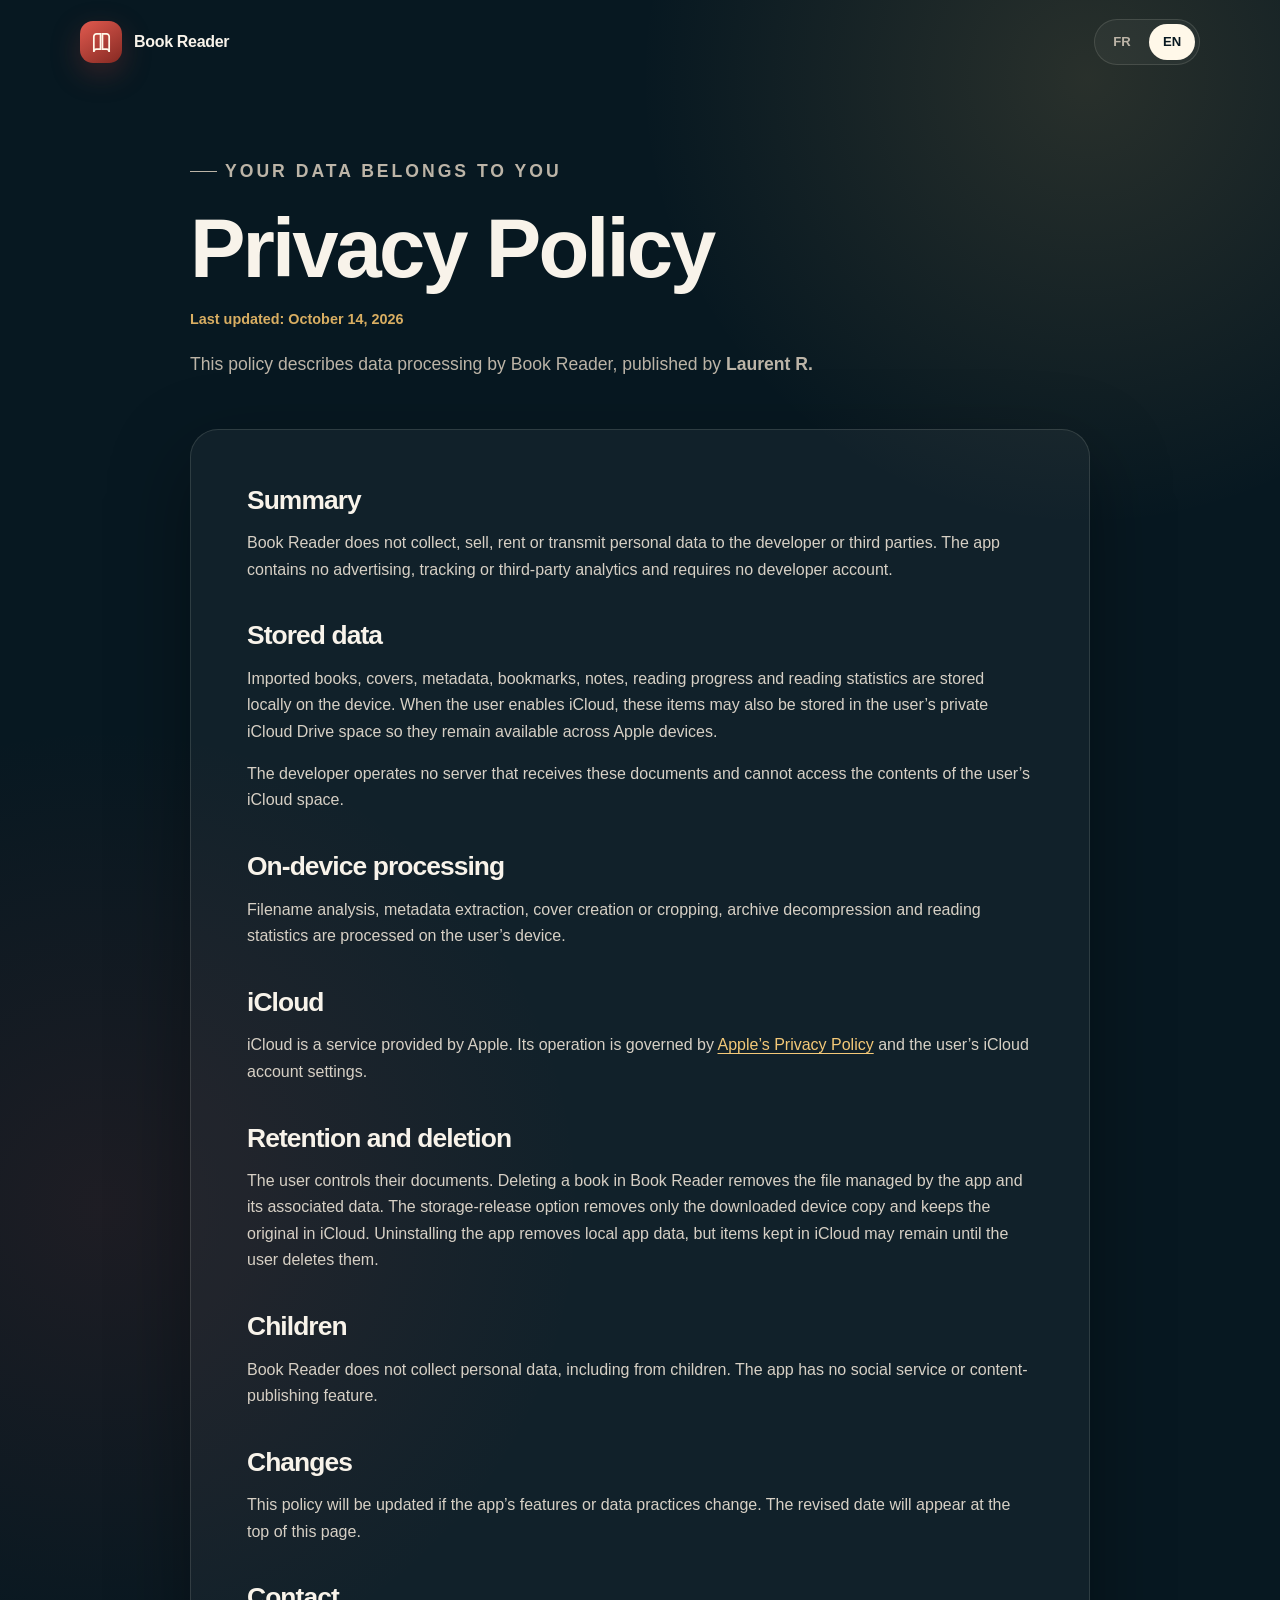
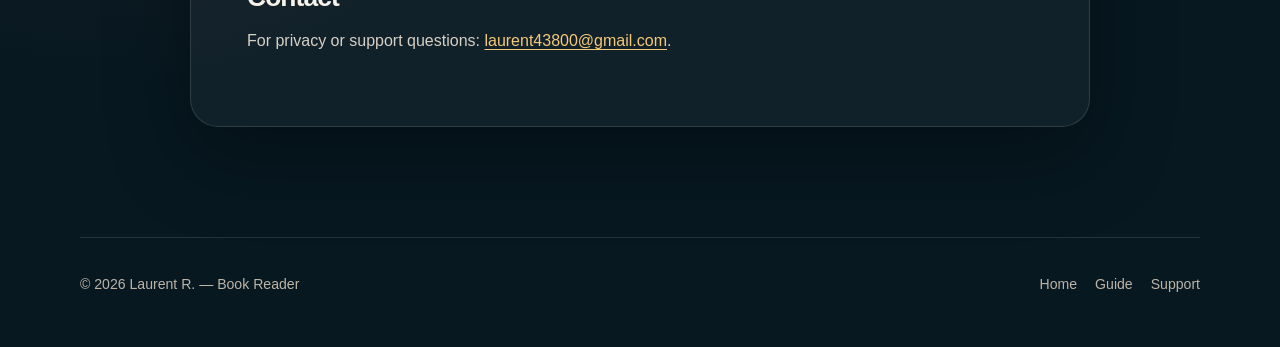
==== privacy-en.html @ 19b93aed "Create bilingual Book Reader support site Adds French and English landing, privacy, support and how-" ====
<!doctype html>
<html lang="en">
<head>
  <meta charset="utf-8"><meta name="viewport" content="width=device-width, initial-scale=1">
  <meta name="description" content="Official Book Reader privacy policy.">
  <meta name="theme-color" content="#071821"><title>Privacy Policy — Book Reader</title>
  <link rel="icon" href="app-icon.png"><link rel="stylesheet" href="styles.css">
</head>
<body>
  <header class="site-header">
    <a class="brand" href="index-en.html"><span class="brand-mark" aria-hidden="true"><svg viewBox="0 0 24 24" fill="none" stroke="currentColor" stroke-width="1.8"><path d="M4 5.8A2.8 2.8 0 0 1 6.8 3H11v16H6.8A2.8 2.8 0 0 0 4 21.8z"/><path d="M20 5.8A2.8 2.8 0 0 0 17.2 3H13v16h4.2a2.8 2.8 0 0 1 2.8 2.8z"/></svg></span><span>Book Reader</span></a>
    <nav class="language-links" aria-label="Language / Langue"><a href="privacy-fr.html" lang="fr">FR</a><a href="privacy-en.html" aria-current="page">EN</a></nav>
  </header>
  <main class="page-shell">
    <div class="page-intro"><p class="eyebrow">Your data belongs to you</p><h1>Privacy Policy</h1><p class="meta">Last updated: October 14, 2026</p><p>This policy describes data processing by Book Reader, published by <strong>Laurent R.</strong></p></div>
    <article class="article">
      <h2>Summary</h2><p>Book Reader does not collect, sell, rent or transmit personal data to the developer or third parties. The app contains no advertising, tracking or third-party analytics and requires no developer account.</p>
      <h2>Stored data</h2><p>Imported books, covers, metadata, bookmarks, notes, reading progress and reading statistics are stored locally on the device. When the user enables iCloud, these items may also be stored in the user’s private iCloud Drive space so they remain available across Apple devices.</p><p>The developer operates no server that receives these documents and cannot access the contents of the user’s iCloud space.</p>
      <h2>On-device processing</h2><p>Filename analysis, metadata extraction, cover creation or cropping, archive decompression and reading statistics are processed on the user’s device.</p>
      <h2>iCloud</h2><p>iCloud is a service provided by Apple. Its operation is governed by <a href="https://www.apple.com/legal/privacy/">Apple’s Privacy Policy</a> and the user’s iCloud account settings.</p>
      <h2>Retention and deletion</h2><p>The user controls their documents. Deleting a book in Book Reader removes the file managed by the app and its associated data. The storage-release option removes only the downloaded device copy and keeps the original in iCloud. Uninstalling the app removes local app data, but items kept in iCloud may remain until the user deletes them.</p>
      <h2>Children</h2><p>Book Reader does not collect personal data, including from children. The app has no social service or content-publishing feature.</p>
      <h2>Changes</h2><p>This policy will be updated if the app’s features or data practices change. The revised date will appear at the top of this page.</p>
      <h2>Contact</h2><p>For privacy or support questions: <a href="mailto:laurent43800@gmail.com">laurent43800@gmail.com</a>.</p>
    </article>
  </main>
  <footer class="site-footer"><span>© 2026 Laurent R. — Book Reader</span><nav class="footer-links"><a href="index-en.html">Home</a><a href="how-to-en.html">Guide</a><a href="support-en.html">Support</a></nav></footer>
</body>
</html>
---- styles.css ----
:root {
  color-scheme: dark;
  --ink: #f8f3ea;
  --muted: #bcb4a7;
  --paper: #fff8e9;
  --navy: #071821;
  --navy-2: #0b2731;
  --red: #b83e37;
  --red-bright: #e15a4f;
  --gold: #d9ae62;
  --line: rgba(255, 248, 233, .12);
  --card: rgba(255, 255, 255, .055);
  --shadow: 0 28px 80px rgba(0, 0, 0, .36);
  font-family: Inter, ui-sans-serif, -apple-system, BlinkMacSystemFont, "Segoe UI", sans-serif;
}

* { box-sizing: border-box; }
html { scroll-behavior: smooth; }
body {
  margin: 0;
  min-height: 100vh;
  color: var(--ink);
  background:
    radial-gradient(circle at 85% 4%, rgba(217, 174, 98, .16), transparent 28rem),
    radial-gradient(circle at 8% 62%, rgba(184, 62, 55, .13), transparent 30rem),
    var(--navy);
  line-height: 1.65;
}

a { color: inherit; }
a:focus-visible, button:focus-visible {
  outline: 3px solid var(--gold);
  outline-offset: 4px;
}

.site-header {
  width: min(1120px, calc(100% - 36px));
  margin: 0 auto;
  min-height: 84px;
  display: flex;
  align-items: center;
  justify-content: space-between;
  gap: 20px;
}

.brand {
  display: inline-flex;
  align-items: center;
  gap: 12px;
  text-decoration: none;
  font-weight: 780;
  letter-spacing: -.02em;
}

.brand-mark {
  display: grid;
  place-items: center;
  width: 42px;
  aspect-ratio: 1;
  border-radius: 13px;
  color: var(--paper);
  background: linear-gradient(145deg, var(--red-bright), #852922);
  box-shadow: 0 10px 30px rgba(184, 62, 55, .28);
}

.brand-mark svg { width: 23px; }

.language-links {
  display: inline-flex;
  gap: 4px;
  padding: 4px;
  border: 1px solid var(--line);
  border-radius: 999px;
  background: rgba(255, 255, 255, .04);
}

.language-links a {
  min-width: 46px;
  padding: 7px 12px;
  border-radius: 999px;
  text-align: center;
  text-decoration: none;
  color: var(--muted);
  font-size: .82rem;
  font-weight: 760;
}

.language-links a[aria-current="page"] {
  color: var(--navy);
  background: var(--paper);
}

.hero {
  width: min(1120px, calc(100% - 36px));
  min-height: 610px;
  margin: 18px auto 0;
  display: grid;
  grid-template-columns: 1.05fr .95fr;
  align-items: center;
  gap: clamp(32px, 7vw, 90px);
}

.eyebrow {
  display: inline-flex;
  align-items: center;
  gap: 8px;
  margin: 0 0 18px;
  color: var(--gold);
  font-size: .76rem;
  font-weight: 820;
  letter-spacing: .17em;
  text-transform: uppercase;
}

.eyebrow::before {
  content: "";
  width: 27px;
  height: 1px;
  background: currentColor;
}

h1, h2, h3 { line-height: 1.08; letter-spacing: -.035em; }
h1 { margin: 0; font-size: clamp(3.25rem, 8vw, 6.8rem); }
h2 { font-size: clamp(2rem, 4vw, 3.2rem); }
h3 { font-size: 1.28rem; }

.hero-copy > p:not(.eyebrow) {
  max-width: 620px;
  margin: 24px 0 0;
  color: var(--muted);
  font-size: clamp(1.08rem, 2vw, 1.28rem);
}

.hero-actions { display: flex; flex-wrap: wrap; gap: 12px; margin-top: 32px; }
.button {
  display: inline-flex;
  align-items: center;
  justify-content: center;
  min-height: 48px;
  padding: 0 20px;
  border: 1px solid var(--line);
  border-radius: 14px;
  text-decoration: none;
  font-weight: 760;
  background: rgba(255, 255, 255, .045);
  transition: transform .18s ease, border-color .18s ease, background .18s ease;
}
.button.primary { color: var(--navy); border-color: var(--gold); background: var(--gold); }
.button:hover { transform: translateY(-2px); border-color: rgba(217, 174, 98, .62); }

.hero-art {
  position: relative;
  min-height: 470px;
  display: grid;
  place-items: center;
}
.hero-art::before {
  content: "";
  position: absolute;
  inset: 10% 0 2%;
  border-radius: 45% 55% 48% 52%;
  background: radial-gradient(circle at 50% 45%, rgba(217, 174, 98, .26), transparent 65%);
  filter: blur(2px);
}
.hero-art img {
  position: relative;
  width: min(100%, 560px);
  height: auto;
  filter: drop-shadow(0 38px 34px rgba(0, 0, 0, .48));
}

.formats {
  position: absolute;
  right: 1%;
  bottom: 10%;
  display: flex;
  flex-direction: column;
  gap: 7px;
}
.formats span {
  padding: 7px 11px;
  border: 1px solid rgba(255,255,255,.13);
  border-radius: 8px 8px 8px 2px;
  color: var(--paper);
  font-size: .72rem;
  font-weight: 850;
  letter-spacing: .06em;
  background: rgba(184, 62, 55, .88);
  box-shadow: 0 8px 18px rgba(0,0,0,.2);
}
.formats span:nth-child(2) { background: rgba(38, 102, 142, .9); }
.formats span:nth-child(3) { background: rgba(184, 113, 36, .92); }
.formats span:nth-child(4) { background: rgba(112, 65, 143, .92); }

.section {
  width: min(1120px, calc(100% - 36px));
  margin: 0 auto;
  padding: 100px 0;
}
.section-heading { max-width: 720px; margin-bottom: 38px; }
.section-heading h2 { margin: 8px 0 14px; }
.section-heading p { margin: 0; color: var(--muted); }

.card-grid { display: grid; grid-template-columns: repeat(3, 1fr); gap: 18px; }
.card {
  display: flex;
  flex-direction: column;
  min-height: 260px;
  padding: 28px;
  border: 1px solid var(--line);
  border-radius: 24px;
  text-decoration: none;
  background: linear-gradient(150deg, rgba(255,255,255,.075), rgba(255,255,255,.025));
  box-shadow: var(--shadow);
  transition: transform .2s ease, border-color .2s ease;
}
.card:hover { transform: translateY(-5px); border-color: rgba(217,174,98,.42); }
.card-icon {
  display: grid;
  place-items: center;
  width: 48px;
  aspect-ratio: 1;
  border-radius: 15px;
  color: var(--gold);
  background: rgba(217, 174, 98, .1);
}
.card-icon svg { width: 25px; }
.card h3 { margin: 50px 0 10px; }
.card p { margin: 0; color: var(--muted); }
.card .arrow { margin-top: auto; padding-top: 24px; color: var(--gold); font-weight: 800; }

.trust-strip {
  display: grid;
  grid-template-columns: repeat(3, 1fr);
  gap: 1px;
  overflow: hidden;
  border: 1px solid var(--line);
  border-radius: 24px;
  background: var(--line);
}
.trust-item { padding: 28px; background: var(--navy-2); }
.trust-item strong { display: block; margin-bottom: 6px; }
.trust-item span { color: var(--muted); font-size: .92rem; }

.page-shell { width: min(900px, calc(100% - 36px)); margin: 0 auto; padding: 70px 0 110px; }
.page-intro { max-width: 760px; margin-bottom: 50px; }
.page-intro h1 { font-size: clamp(2.8rem, 7vw, 5.2rem); }
.page-intro p { color: var(--muted); font-size: 1.1rem; }
.meta { color: var(--gold) !important; font-size: .9rem !important; font-weight: 720; }

.article {
  padding: clamp(24px, 6vw, 56px);
  border: 1px solid var(--line);
  border-radius: 28px;
  background: rgba(255,255,255,.045);
  box-shadow: var(--shadow);
}
.article h2 { margin: 2.4rem 0 .8rem; font-size: 1.65rem; }
.article h2:first-child { margin-top: 0; }
.article p, .article li { color: #d7d0c5; }
.article a { color: #f4c978; text-underline-offset: 3px; }
.article code {
  padding: .16em .42em;
  border-radius: 6px;
  color: var(--paper);
  background: rgba(255,255,255,.08);
}
.callout {
  margin: 26px 0;
  padding: 18px 20px;
  border-left: 3px solid var(--gold);
  border-radius: 0 14px 14px 0;
  background: rgba(217,174,98,.08);
}
.steps { padding-left: 1.35rem; }
.steps li { margin: .75rem 0; padding-left: .35rem; }
.contact-card {
  margin-top: 28px;
  padding: 22px;
  border: 1px solid rgba(217,174,98,.28);
  border-radius: 18px;
  background: rgba(217,174,98,.06);
}

.site-footer {
  width: min(1120px, calc(100% - 36px));
  margin: 0 auto;
  padding: 35px 0 50px;
  display: flex;
  justify-content: space-between;
  gap: 20px;
  border-top: 1px solid var(--line);
  color: var(--muted);
  font-size: .88rem;
}
.footer-links { display: flex; flex-wrap: wrap; gap: 18px; }
.footer-links a { text-decoration: none; }
.footer-links a:hover { color: var(--paper); }

@media (max-width: 780px) {
  .site-header { min-height: 72px; }
  .brand span:last-child { display: none; }
  .hero { grid-template-columns: 1fr; min-height: auto; padding-top: 60px; }
  .hero-art { min-height: 360px; order: -1; }
  .hero-copy { text-align: center; }
  .hero-copy .eyebrow, .hero-actions { justify-content: center; }
  .hero-copy > p:not(.eyebrow) { margin-inline: auto; }
  .formats { right: 5%; bottom: 4%; }
  .card-grid, .trust-strip { grid-template-columns: 1fr; }
  .section { padding: 72px 0; }
  .site-footer { flex-direction: column; }
}

@media (prefers-reduced-motion: reduce) {
  *, *::before, *::after { scroll-behavior: auto !important; transition: none !important; }
}
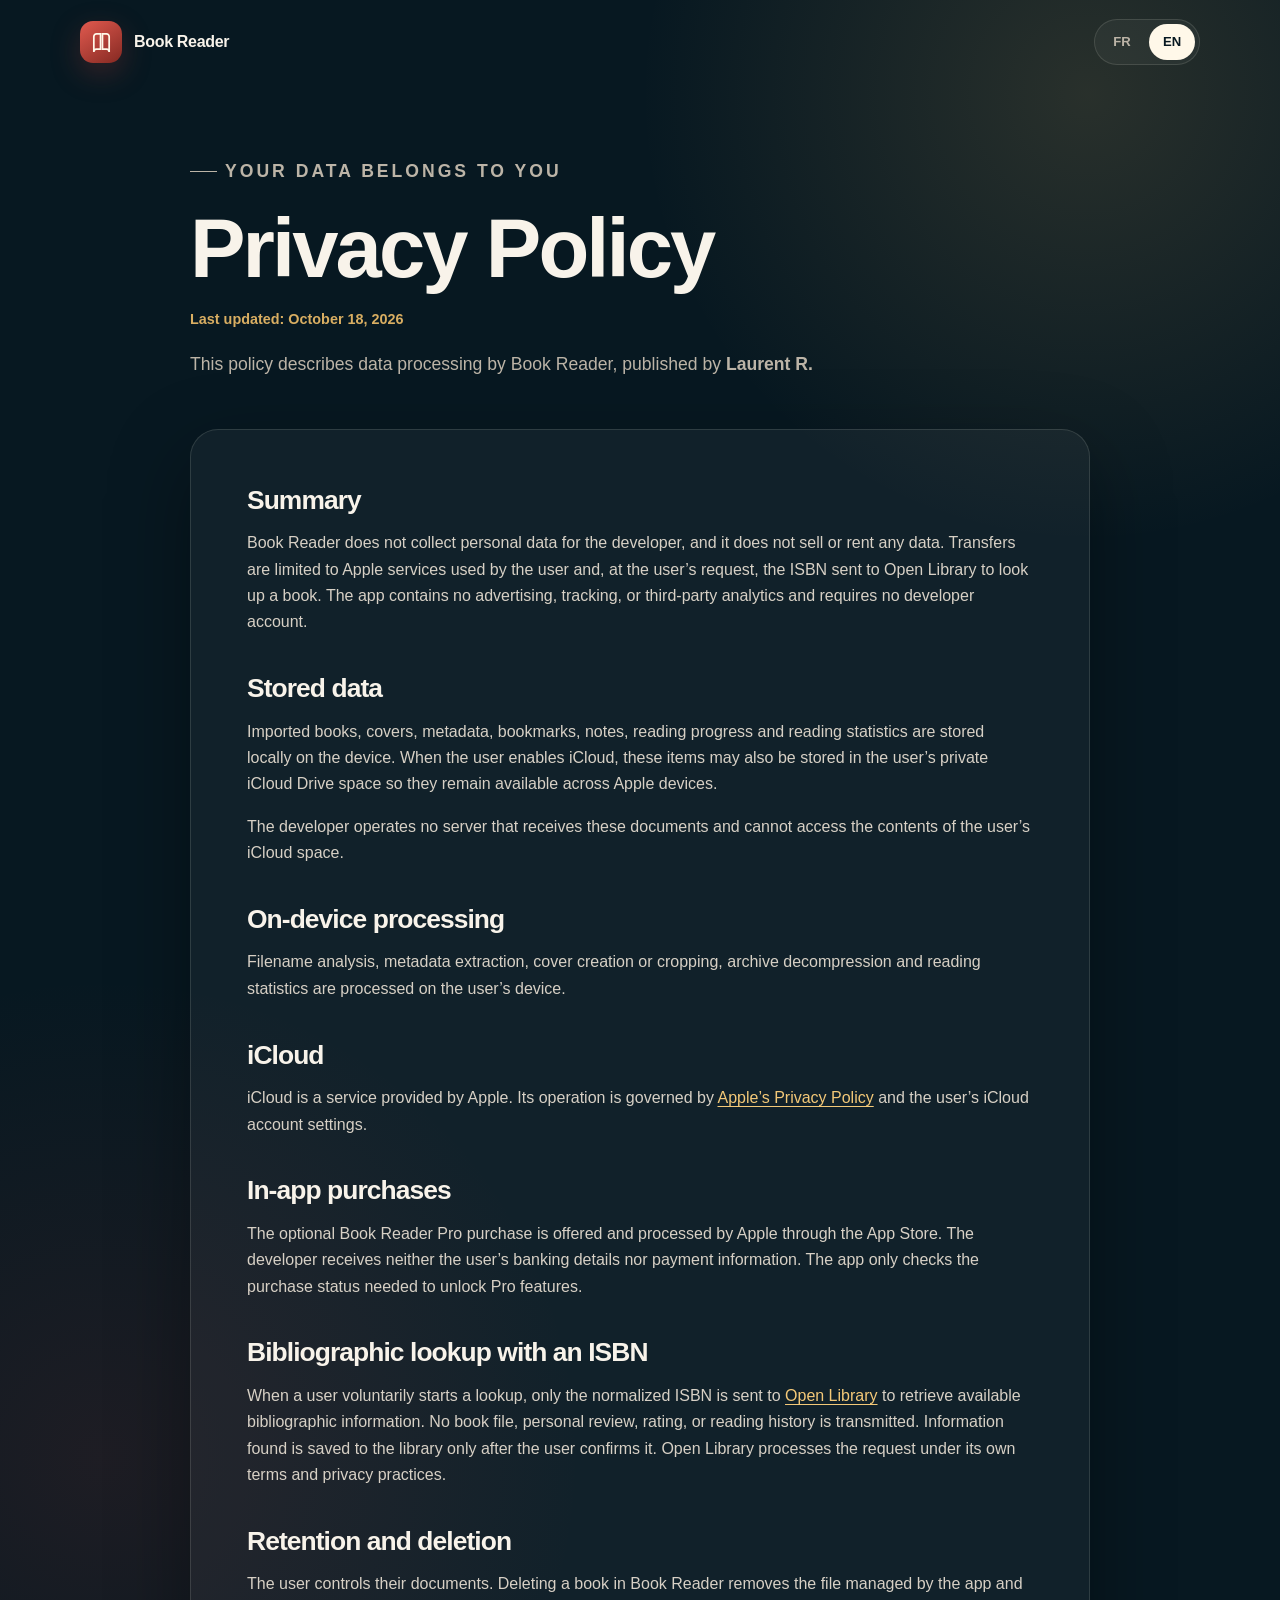
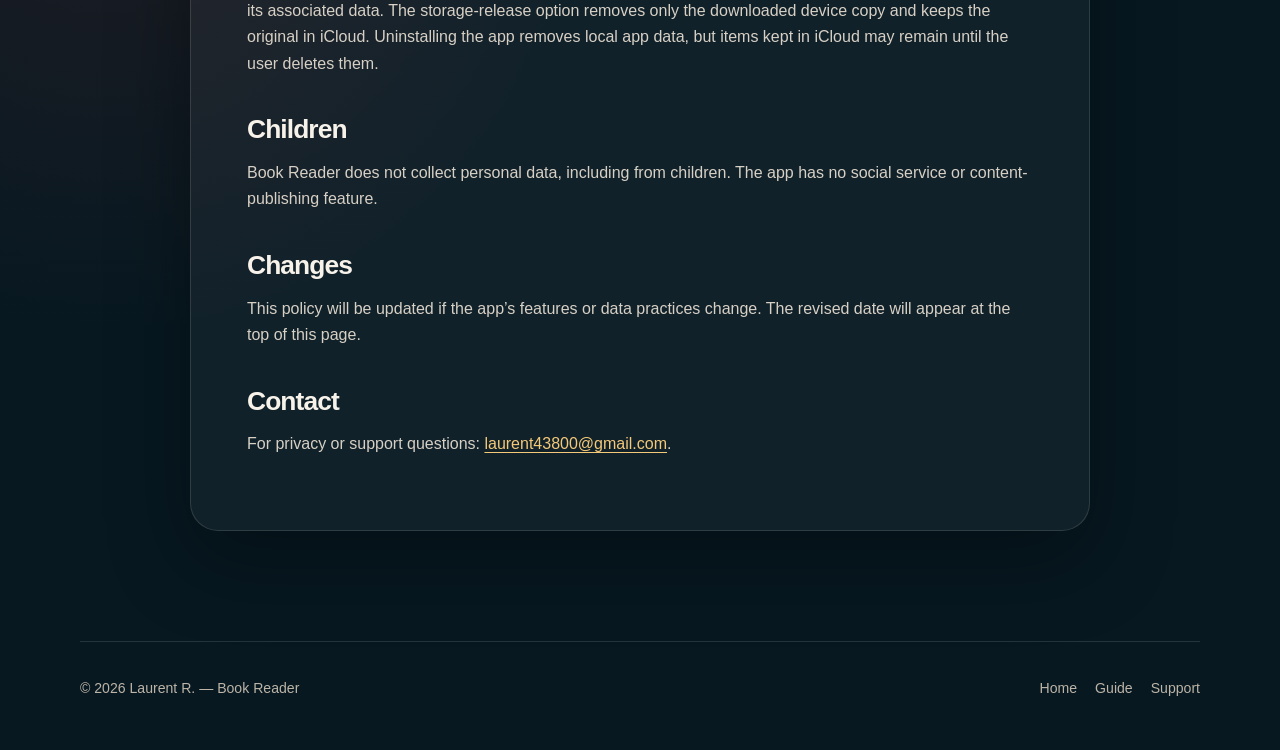
==== commit 27db6bf8: "Update privacy-en.html" ====
--- a/privacy-en.html
+++ b/privacy-en.html
@@ -12,12 +12,14 @@
     <nav class="language-links" aria-label="Language / Langue"><a href="privacy-fr.html" lang="fr">FR</a><a href="privacy-en.html" aria-current="page">EN</a></nav>
   </header>
   <main class="page-shell">
-    <div class="page-intro"><p class="eyebrow">Your data belongs to you</p><h1>Privacy Policy</h1><p class="meta">Last updated: October 14, 2026</p><p>This policy describes data processing by Book Reader, published by <strong>Laurent R.</strong></p></div>
+    <div class="page-intro"><p class="eyebrow">Your data belongs to you</p><h1>Privacy Policy</h1><p class="meta">Last updated: October 18, 2026</p><p>This policy describes data processing by Book Reader, published by <strong>Laurent R.</strong></p></div>
     <article class="article">
-      <h2>Summary</h2><p>Book Reader does not collect, sell, rent or transmit personal data to the developer or third parties. The app contains no advertising, tracking or third-party analytics and requires no developer account.</p>
+      <h2>Summary</h2><p>Book Reader does not collect personal data for the developer, and it does not sell or rent any data. Transfers are limited to Apple services used by the user and, at the user’s request, the ISBN sent to Open Library to look up a book. The app contains no advertising, tracking, or third-party analytics and requires no developer account.</p>
       <h2>Stored data</h2><p>Imported books, covers, metadata, bookmarks, notes, reading progress and reading statistics are stored locally on the device. When the user enables iCloud, these items may also be stored in the user’s private iCloud Drive space so they remain available across Apple devices.</p><p>The developer operates no server that receives these documents and cannot access the contents of the user’s iCloud space.</p>
       <h2>On-device processing</h2><p>Filename analysis, metadata extraction, cover creation or cropping, archive decompression and reading statistics are processed on the user’s device.</p>
       <h2>iCloud</h2><p>iCloud is a service provided by Apple. Its operation is governed by <a href="https://www.apple.com/legal/privacy/">Apple’s Privacy Policy</a> and the user’s iCloud account settings.</p>
+      <h2>In-app purchases</h2><p>The optional Book Reader Pro purchase is offered and processed by Apple through the App Store. The developer receives neither the user’s banking details nor payment information. The app only checks the purchase status needed to unlock Pro features.</p>
+      <h2>Bibliographic lookup with an ISBN</h2><p>When a user voluntarily starts a lookup, only the normalized ISBN is sent to <a href="https://openlibrary.org/">Open Library</a> to retrieve available bibliographic information. No book file, personal review, rating, or reading history is transmitted. Information found is saved to the library only after the user confirms it. Open Library processes the request under its own terms and privacy practices.</p>
       <h2>Retention and deletion</h2><p>The user controls their documents. Deleting a book in Book Reader removes the file managed by the app and its associated data. The storage-release option removes only the downloaded device copy and keeps the original in iCloud. Uninstalling the app removes local app data, but items kept in iCloud may remain until the user deletes them.</p>
       <h2>Children</h2><p>Book Reader does not collect personal data, including from children. The app has no social service or content-publishing feature.</p>
       <h2>Changes</h2><p>This policy will be updated if the app’s features or data practices change. The revised date will appear at the top of this page.</p>
